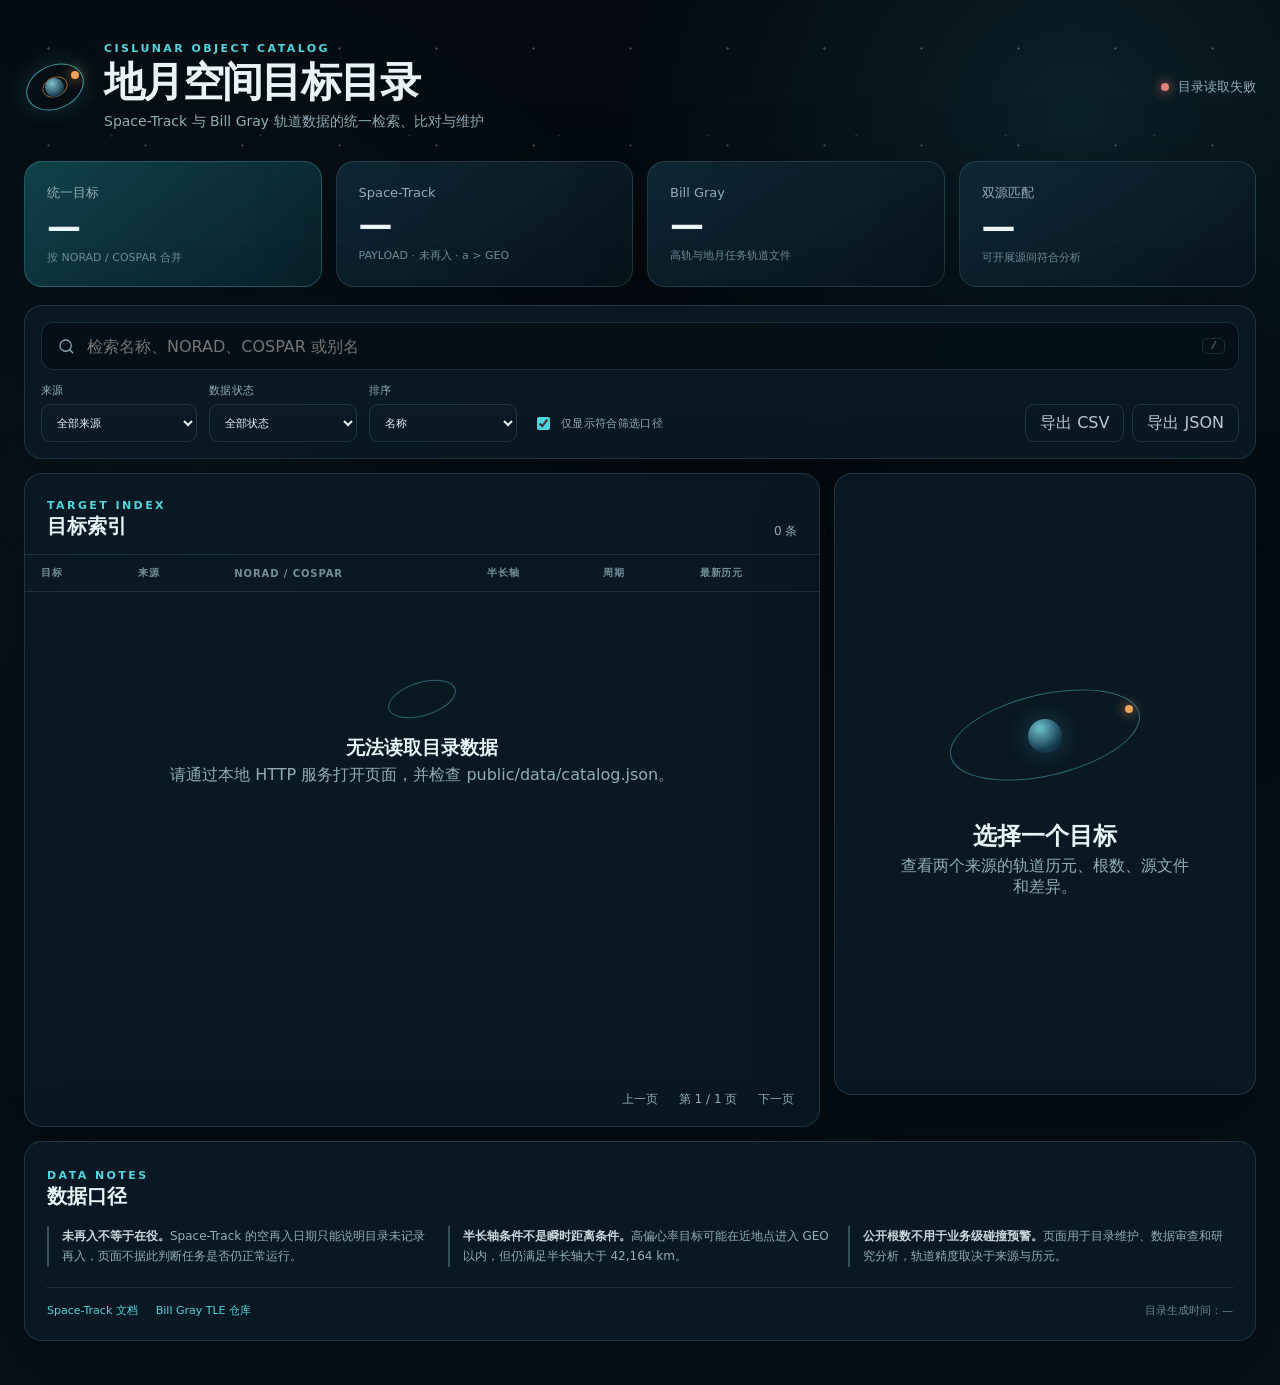
==== public/index.html @ 08396ff7 "Add cislunar catalog, documentation, data, and GitHub Pages app" ====
<!doctype html>
<html lang="zh-CN">
<head>
  <meta charset="utf-8">
  <meta name="viewport" content="width=device-width, initial-scale=1">
  <meta name="description" content="Space-Track 与 Bill Gray 地月空间目标目录">
  <title>地月空间目标目录</title>
  <link rel="stylesheet" href="./assets/styles.css">
</head>
<body>
  <div class="star-field" aria-hidden="true"></div>
  <header class="site-header">
    <div class="brand-block">
      <div class="brand-mark" aria-hidden="true">
        <span class="orbit-ring"></span><span class="orbit-dot"></span>
      </div>
      <div>
        <p class="eyebrow">CISLUNAR OBJECT CATALOG</p>
        <h1>地月空间目标目录</h1>
        <p class="subtitle">Space-Track 与 Bill Gray 轨道数据的统一检索、比对与维护</p>
      </div>
    </div>
    <div class="header-status">
      <span class="status-dot" id="load-status-dot"></span>
      <span id="load-status">正在读取目录</span>
    </div>
  </header>

  <main>
    <section class="summary-grid" aria-label="目录摘要">
      <article class="metric-card metric-primary">
        <span class="metric-label">统一目标</span>
        <strong id="metric-total">—</strong>
        <span class="metric-note">按 NORAD / COSPAR 合并</span>
      </article>
      <article class="metric-card">
        <span class="metric-label">Space-Track</span>
        <strong id="metric-st">—</strong>
        <span class="metric-note">PAYLOAD · 未再入 · a &gt; GEO</span>
      </article>
      <article class="metric-card">
        <span class="metric-label">Bill Gray</span>
        <strong id="metric-bg">—</strong>
        <span class="metric-note">高轨与地月任务轨道文件</span>
      </article>
      <article class="metric-card">
        <span class="metric-label">双源匹配</span>
        <strong id="metric-matched">—</strong>
        <span class="metric-note">可开展源间符合分析</span>
      </article>
    </section>

    <section class="workspace">
      <div class="toolbar-panel">
        <div class="search-wrap">
          <svg viewBox="0 0 24 24" aria-hidden="true"><path d="m21 21-4.4-4.4m2.4-5.1a7.5 7.5 0 1 1-15 0 7.5 7.5 0 0 1 15 0Z"/></svg>
          <input id="search" type="search" placeholder="检索名称、NORAD、COSPAR 或别名" autocomplete="off">
          <kbd>/</kbd>
        </div>
        <div class="filter-row">
          <label>来源
            <select id="source-filter">
              <option value="all">全部来源</option>
              <option value="matched">双源匹配</option>
              <option value="spacetrack">仅含 Space-Track</option>
              <option value="bill_gray">仅含 Bill Gray</option>
            </select>
          </label>
          <label>数据状态
            <select id="freshness-filter">
              <option value="all">全部状态</option>
              <option value="fresh">7 天内</option>
              <option value="aging">8–30 天</option>
              <option value="stale">超过 30 天</option>
              <option value="unknown">无历元</option>
            </select>
          </label>
          <label>排序
            <select id="sort-select">
              <option value="name">名称</option>
              <option value="sma-desc">半长轴：大到小</option>
              <option value="sma-asc">半长轴：小到大</option>
              <option value="epoch-desc">历元：新到旧</option>
              <option value="norad">NORAD</option>
            </select>
          </label>
          <label class="check-label">
            <input id="eligible-only" type="checkbox" checked>
            <span>仅显示符合筛选口径</span>
          </label>
          <div class="toolbar-actions">
            <button class="button secondary" id="export-csv" type="button">导出 CSV</button>
            <button class="button secondary" id="export-json" type="button">导出 JSON</button>
          </div>
        </div>
      </div>

      <div class="content-grid">
        <section class="catalog-panel" aria-label="目标列表">
          <div class="panel-heading">
            <div>
              <span class="section-kicker">TARGET INDEX</span>
              <h2>目标索引</h2>
            </div>
            <span id="result-count" class="result-count">0 条</span>
          </div>
          <div class="table-shell">
            <table>
              <thead>
                <tr>
                  <th>目标</th>
                  <th>来源</th>
                  <th>NORAD / COSPAR</th>
                  <th>半长轴</th>
                  <th>周期</th>
                  <th>最新历元</th>
                </tr>
              </thead>
              <tbody id="catalog-body"></tbody>
            </table>
            <div id="empty-state" class="empty-state" hidden>
              <span class="empty-orbit" aria-hidden="true"></span>
              <h3>没有匹配的目标</h3>
              <p>请调整检索词或筛选条件。</p>
            </div>
          </div>
          <div class="pagination">
            <button class="button ghost" id="prev-page" type="button">上一页</button>
            <span id="page-label">第 1 / 1 页</span>
            <button class="button ghost" id="next-page" type="button">下一页</button>
          </div>
        </section>

        <aside class="detail-panel" id="detail-panel" aria-label="目标详情">
          <div id="detail-placeholder" class="detail-placeholder">
            <div class="orbit-visual placeholder-orbit" aria-hidden="true">
              <span class="earth"></span><span class="path path-a"></span><span class="satellite"></span>
            </div>
            <h2>选择一个目标</h2>
            <p>查看两个来源的轨道历元、根数、源文件和差异。</p>
          </div>
          <div id="detail-content" hidden></div>
        </aside>
      </div>
    </section>

    <section class="notes-panel">
      <div>
        <span class="section-kicker">DATA NOTES</span>
        <h2>数据口径</h2>
      </div>
      <div class="note-grid">
        <p><strong>未再入不等于在役。</strong>Space-Track 的空再入日期只能说明目录未记录再入，页面不据此判断任务是否仍正常运行。</p>
        <p><strong>半长轴条件不是瞬时距离条件。</strong>高偏心率目标可能在近地点进入 GEO 以内，但仍满足半长轴大于 42,164 km。</p>
        <p><strong>公开根数不用于业务级碰撞预警。</strong>页面用于目录维护、数据审查和研究分析，轨道精度取决于来源与历元。</p>
      </div>
      <div class="source-links">
        <a href="https://www.space-track.org/documentation" target="_blank" rel="noreferrer">Space-Track 文档</a>
        <a href="https://github.com/Bill-Gray/tles" target="_blank" rel="noreferrer">Bill Gray TLE 仓库</a>
        <span id="generated-at">目录生成时间：—</span>
      </div>
    </section>
  </main>

  <template id="source-card-template">
    <article class="source-card">
      <div class="source-card-head">
        <span class="source-badge"></span>
        <span class="freshness-badge"></span>
      </div>
      <div class="orbit-grid"></div>
      <details class="raw-elements">
        <summary>原始根数与来源</summary>
        <pre></pre>
        <a class="source-url" target="_blank" rel="noreferrer">打开源数据</a>
      </details>
    </article>
  </template>

  <script src="./assets/app.js" defer></script>
</body>
</html>
---- public/assets/styles.css ----
:root {
  color-scheme: dark;
  --bg: #071119;
  --bg-deep: #040a0f;
  --panel: rgba(11, 27, 38, 0.88);
  --panel-strong: #0d2230;
  --panel-soft: #102b3a;
  --line: rgba(151, 202, 219, 0.16);
  --line-strong: rgba(151, 202, 219, 0.3);
  --text: #e8f4f6;
  --muted: #91aeb8;
  --cyan: #50d5de;
  --cyan-soft: rgba(80, 213, 222, 0.13);
  --orange: #f0a35a;
  --orange-soft: rgba(240, 163, 90, 0.14);
  --green: #73d7a0;
  --red: #e47f79;
  --shadow: 0 24px 80px rgba(0, 0, 0, 0.28);
  --radius: 18px;
  font-family: Inter, "Noto Sans SC", "Microsoft YaHei", system-ui, sans-serif;
}

* { box-sizing: border-box; }

html { scroll-behavior: smooth; }

body {
  margin: 0;
  min-width: 320px;
  color: var(--text);
  background:
    radial-gradient(circle at 84% 8%, rgba(34, 129, 145, 0.18), transparent 28rem),
    radial-gradient(circle at 12% 32%, rgba(38, 86, 116, 0.12), transparent 32rem),
    linear-gradient(180deg, var(--bg-deep), var(--bg));
  min-height: 100vh;
}

button, input, select { font: inherit; }
button, select { cursor: pointer; }
a { color: var(--cyan); }

.star-field {
  position: fixed;
  inset: 0;
  pointer-events: none;
  opacity: .45;
  background-image:
    radial-gradient(circle, rgba(255,255,255,.55) 0 1px, transparent 1.3px),
    radial-gradient(circle, rgba(80,213,222,.45) 0 1px, transparent 1.3px);
  background-position: 0 0, 37px 61px;
  background-size: 97px 97px, 149px 149px;
  mask-image: linear-gradient(to bottom, black, transparent 76%);
}

.site-header, main {
  width: min(1540px, calc(100% - 48px));
  margin-inline: auto;
  position: relative;
}

.site-header {
  display: flex;
  justify-content: space-between;
  align-items: center;
  gap: 24px;
  padding: 42px 0 30px;
}

.brand-block { display: flex; align-items: center; gap: 18px; }
.brand-mark { width: 62px; height: 62px; position: relative; flex: 0 0 auto; }
.orbit-ring {
  position: absolute; inset: 9px 1px; border: 1px solid rgba(80,213,222,.7);
  border-radius: 50%; transform: rotate(-24deg); box-shadow: 0 0 24px rgba(80,213,222,.18);
}
.orbit-ring::after { content: ""; position: absolute; inset: 11px 16px; border: 1px solid rgba(240,163,90,.55); border-radius: 50%; }
.orbit-dot { position: absolute; width: 8px; height: 8px; right: 7px; top: 15px; background: var(--orange); border-radius: 50%; box-shadow: 0 0 13px var(--orange); }
.brand-mark::after { content: ""; position: absolute; width: 19px; height: 19px; left: 21px; top: 22px; border-radius: 50%; background: radial-gradient(circle at 36% 30%, #7ec1ce, #173c4e 70%); }

.eyebrow, .section-kicker { color: var(--cyan); font-size: 11px; letter-spacing: .22em; font-weight: 700; margin: 0 0 6px; }
h1 { font-size: clamp(28px, 3.2vw, 44px); line-height: 1.05; letter-spacing: -.04em; margin: 0; }
.subtitle { margin: 9px 0 0; color: var(--muted); font-size: 14px; }
.header-status { display: flex; align-items: center; gap: 9px; color: var(--muted); font-size: 13px; white-space: nowrap; }
.status-dot { width: 8px; height: 8px; border-radius: 50%; background: var(--orange); box-shadow: 0 0 12px var(--orange); }
.status-dot.ready { background: var(--green); box-shadow: 0 0 12px var(--green); }
.status-dot.error { background: var(--red); box-shadow: 0 0 12px var(--red); }

.summary-grid { display: grid; grid-template-columns: repeat(4, minmax(0, 1fr)); gap: 14px; margin-bottom: 18px; }
.metric-card {
  border: 1px solid var(--line); border-radius: var(--radius); padding: 20px 22px;
  background: linear-gradient(145deg, rgba(16,43,58,.82), rgba(8,22,31,.9)); box-shadow: var(--shadow);
  min-height: 126px; display: flex; flex-direction: column; justify-content: center;
}
.metric-primary { background: linear-gradient(145deg, rgba(19,74,83,.84), rgba(9,34,45,.94)); border-color: rgba(80,213,222,.28); }
.metric-label { color: var(--muted); font-size: 13px; }
.metric-card strong { font-size: 34px; font-variant-numeric: tabular-nums; margin: 4px 0; letter-spacing: -.04em; }
.metric-note { color: #6f8c96; font-size: 11px; }

.workspace { display: grid; gap: 14px; }
.toolbar-panel, .catalog-panel, .detail-panel, .notes-panel {
  background: var(--panel); border: 1px solid var(--line); border-radius: var(--radius); box-shadow: var(--shadow); backdrop-filter: blur(18px);
}
.toolbar-panel { padding: 16px; }
.search-wrap { position: relative; }
.search-wrap svg { position: absolute; width: 18px; height: 18px; left: 16px; top: 50%; transform: translateY(-50%); fill: none; stroke: var(--muted); stroke-width: 1.7; stroke-linecap: round; }
.search-wrap input {
  width: 100%; height: 48px; padding: 0 54px 0 45px; color: var(--text); background: rgba(3,12,17,.58);
  border: 1px solid var(--line); border-radius: 12px; outline: none;
}
.search-wrap input:focus { border-color: rgba(80,213,222,.55); box-shadow: 0 0 0 3px rgba(80,213,222,.08); }
.search-wrap kbd { position: absolute; right: 14px; top: 50%; transform: translateY(-50%); color: #66818a; border: 1px solid var(--line); border-radius: 5px; padding: 1px 7px; font-size: 11px; }
.filter-row { display: flex; align-items: end; gap: 12px; flex-wrap: wrap; padding-top: 13px; }
.filter-row label { display: grid; gap: 6px; color: var(--muted); font-size: 11px; letter-spacing: .03em; }
select {
  min-width: 148px; height: 38px; color: var(--text); background: #0a1b25; border: 1px solid var(--line); border-radius: 9px; padding: 0 32px 0 11px;
}
.check-label { display: flex !important; grid-auto-flow: column; align-items: center; gap: 8px !important; height: 38px; padding: 0 4px; }
.check-label input { accent-color: var(--cyan); }
.toolbar-actions { margin-left: auto; display: flex; gap: 8px; }
.button { border: 1px solid transparent; border-radius: 9px; height: 38px; padding: 0 14px; color: var(--text); background: var(--cyan-soft); }
.button:hover { border-color: rgba(80,213,222,.42); }
.button.secondary { background: transparent; border-color: var(--line); color: #b8cbd1; }
.button.ghost { background: transparent; color: var(--muted); padding-inline: 10px; }
.button:disabled { opacity: .35; cursor: not-allowed; }

.content-grid { display: grid; grid-template-columns: minmax(0, 1.7fr) minmax(360px, .9fr); gap: 14px; align-items: start; }
.catalog-panel { min-width: 0; overflow: hidden; }
.detail-panel { position: sticky; top: 14px; min-height: 620px; overflow: hidden; }
.panel-heading { padding: 20px 22px 14px; display: flex; justify-content: space-between; align-items: end; }
.panel-heading h2, .notes-panel h2 { margin: 0; font-size: 20px; }
.result-count { color: var(--muted); font-size: 12px; }
.table-shell { overflow-x: auto; min-height: 518px; }
table { width: 100%; border-collapse: collapse; font-size: 13px; }
th { text-align: left; color: #72909a; font-size: 10px; letter-spacing: .09em; text-transform: uppercase; font-weight: 650; padding: 11px 16px; border-top: 1px solid var(--line); border-bottom: 1px solid var(--line); white-space: nowrap; }
td { padding: 14px 16px; border-bottom: 1px solid rgba(151,202,219,.08); color: #bfd0d5; vertical-align: middle; }
tbody tr { cursor: pointer; transition: background .16s ease; }
tbody tr:hover, tbody tr.selected { background: rgba(80,213,222,.055); }
tbody tr.selected { box-shadow: inset 3px 0 0 var(--cyan); }
.target-name { color: var(--text); font-weight: 650; display: block; max-width: 260px; overflow: hidden; text-overflow: ellipsis; white-space: nowrap; }
.target-sub { display: block; color: #63808a; margin-top: 3px; font-size: 11px; }
.source-stack { display: flex; gap: 5px; flex-wrap: wrap; }
.source-pill, .freshness-badge, .source-badge, .identity-pill { display: inline-flex; align-items: center; width: fit-content; border-radius: 999px; padding: 3px 8px; font-size: 10px; letter-spacing: .03em; border: 1px solid var(--line); }
.source-pill.st, .source-badge.st { color: var(--cyan); background: var(--cyan-soft); border-color: rgba(80,213,222,.25); }
.source-pill.bg, .source-badge.bg { color: var(--orange); background: var(--orange-soft); border-color: rgba(240,163,90,.25); }
.numeric { font-variant-numeric: tabular-nums; white-space: nowrap; }
.epoch-cell { color: #9db3ba; white-space: nowrap; }
.pagination { display: flex; align-items: center; justify-content: flex-end; gap: 10px; min-height: 54px; padding: 8px 14px; color: var(--muted); font-size: 12px; }
.empty-state { text-align: center; padding: 90px 20px; color: var(--muted); }
.empty-state h3 { color: var(--text); margin: 15px 0 4px; }
.empty-state p { margin: 0; }
.empty-orbit { display: inline-block; width: 70px; height: 34px; border: 1px solid rgba(80,213,222,.4); border-radius: 50%; transform: rotate(-17deg); }

.detail-placeholder { min-height: 620px; display: grid; place-content: center; text-align: center; padding: 30px; color: var(--muted); }
.detail-placeholder h2 { color: var(--text); margin: 20px 0 4px; }
.detail-placeholder p { margin: 0; max-width: 290px; }
.orbit-visual { width: 210px; height: 130px; position: relative; margin: auto; }
.earth { position: absolute; width: 34px; height: 34px; left: 88px; top: 49px; border-radius: 50%; background: radial-gradient(circle at 35% 27%, #70c1ce, #14394d 68%); box-shadow: 0 0 26px rgba(80,213,222,.24); }
.path { position: absolute; border: 1px solid rgba(80,213,222,.43); border-radius: 50%; transform: rotate(-13deg); }
.path-a { inset: 24px 8px; }
.satellite { position: absolute; width: 8px; height: 8px; right: 17px; top: 35px; border-radius: 50%; background: var(--orange); box-shadow: 0 0 13px var(--orange); }

.detail-hero { padding: 24px 24px 18px; border-bottom: 1px solid var(--line); background: linear-gradient(145deg, rgba(21,61,75,.58), rgba(9,25,34,.14)); }
.detail-hero-top { display: flex; justify-content: space-between; gap: 20px; align-items: start; }
.detail-hero h2 { margin: 4px 0 5px; font-size: 25px; line-height: 1.16; }
.detail-id { color: var(--muted); font-size: 12px; margin: 0; }
.detail-meta { display: flex; flex-wrap: wrap; gap: 6px; margin-top: 13px; }
.detail-body { padding: 18px; display: grid; gap: 12px; max-height: 690px; overflow-y: auto; }
.comparison-card { border: 1px solid rgba(80,213,222,.22); background: rgba(80,213,222,.055); border-radius: 12px; padding: 14px; }
.comparison-card h3, .source-card h3 { margin: 0 0 11px; font-size: 12px; color: #c9dce0; }
.delta-grid { display: grid; grid-template-columns: repeat(3, 1fr); gap: 8px; }
.delta-grid div { border-left: 2px solid rgba(80,213,222,.35); padding-left: 9px; }
.delta-grid span { display: block; color: var(--muted); font-size: 9px; }
.delta-grid strong { display: block; margin-top: 3px; font-size: 13px; font-variant-numeric: tabular-nums; }
.source-card { border: 1px solid var(--line); background: rgba(4,15,21,.42); border-radius: 12px; padding: 14px; }
.source-card-head { display: flex; justify-content: space-between; margin-bottom: 12px; }
.freshness-badge.fresh { color: var(--green); }
.freshness-badge.aging { color: var(--orange); }
.freshness-badge.stale { color: var(--red); }
.orbit-grid { display: grid; grid-template-columns: repeat(3, minmax(0,1fr)); gap: 9px; }
.orbit-field { min-width: 0; }
.orbit-field span { display: block; color: #6e8b95; font-size: 9px; white-space: nowrap; }
.orbit-field strong { display: block; color: #c6d8dc; font-size: 12px; margin-top: 3px; overflow: hidden; text-overflow: ellipsis; white-space: nowrap; font-variant-numeric: tabular-nums; }
.raw-elements { margin-top: 13px; padding-top: 11px; border-top: 1px solid var(--line); }
.raw-elements summary { cursor: pointer; color: var(--muted); font-size: 11px; }
.raw-elements pre { white-space: pre-wrap; overflow-wrap: anywhere; color: #86a4ad; font-size: 9px; line-height: 1.5; background: #051016; border-radius: 8px; padding: 10px; }
.source-url { font-size: 11px; text-decoration: none; }

.notes-panel { margin: 14px 0 44px; padding: 22px; }
.note-grid { display: grid; grid-template-columns: repeat(3, 1fr); gap: 16px; margin-top: 16px; }
.note-grid p { margin: 0; color: var(--muted); font-size: 12px; line-height: 1.7; border-left: 2px solid var(--line-strong); padding-left: 13px; }
.note-grid strong { color: #c8d9dd; }
.source-links { display: flex; gap: 18px; align-items: center; flex-wrap: wrap; border-top: 1px solid var(--line); margin-top: 20px; padding-top: 15px; color: #68858e; font-size: 11px; }
.source-links a { text-decoration: none; }
.source-links span { margin-left: auto; }

@media (max-width: 1120px) {
  .summary-grid { grid-template-columns: repeat(2, 1fr); }
  .content-grid { grid-template-columns: 1fr; }
  .detail-panel { position: static; min-height: 0; }
  .detail-placeholder { min-height: 360px; }
  .detail-body { max-height: none; }
}

@media (max-width: 720px) {
  .site-header, main { width: min(100% - 24px, 1540px); }
  .site-header { align-items: flex-start; padding-top: 28px; }
  .brand-mark { width: 48px; height: 48px; }
  .brand-mark::after { left: 16px; top: 17px; width: 16px; height: 16px; }
  .header-status { display: none; }
  .summary-grid { grid-template-columns: 1fr 1fr; gap: 9px; }
  .metric-card { padding: 15px; min-height: 106px; }
  .metric-card strong { font-size: 27px; }
  .filter-row > label:not(.check-label) { flex: 1 1 140px; }
  select { width: 100%; min-width: 0; }
  .toolbar-actions { width: 100%; margin-left: 0; }
  .toolbar-actions .button { flex: 1; }
  th:nth-child(3), td:nth-child(3), th:nth-child(5), td:nth-child(5) { display: none; }
  th, td { padding-inline: 12px; }
  .target-name { max-width: 150px; }
  .note-grid { grid-template-columns: 1fr; }
  .source-links span { margin-left: 0; width: 100%; }
  .orbit-grid { grid-template-columns: repeat(2, minmax(0,1fr)); }
  .delta-grid { grid-template-columns: 1fr; }
}
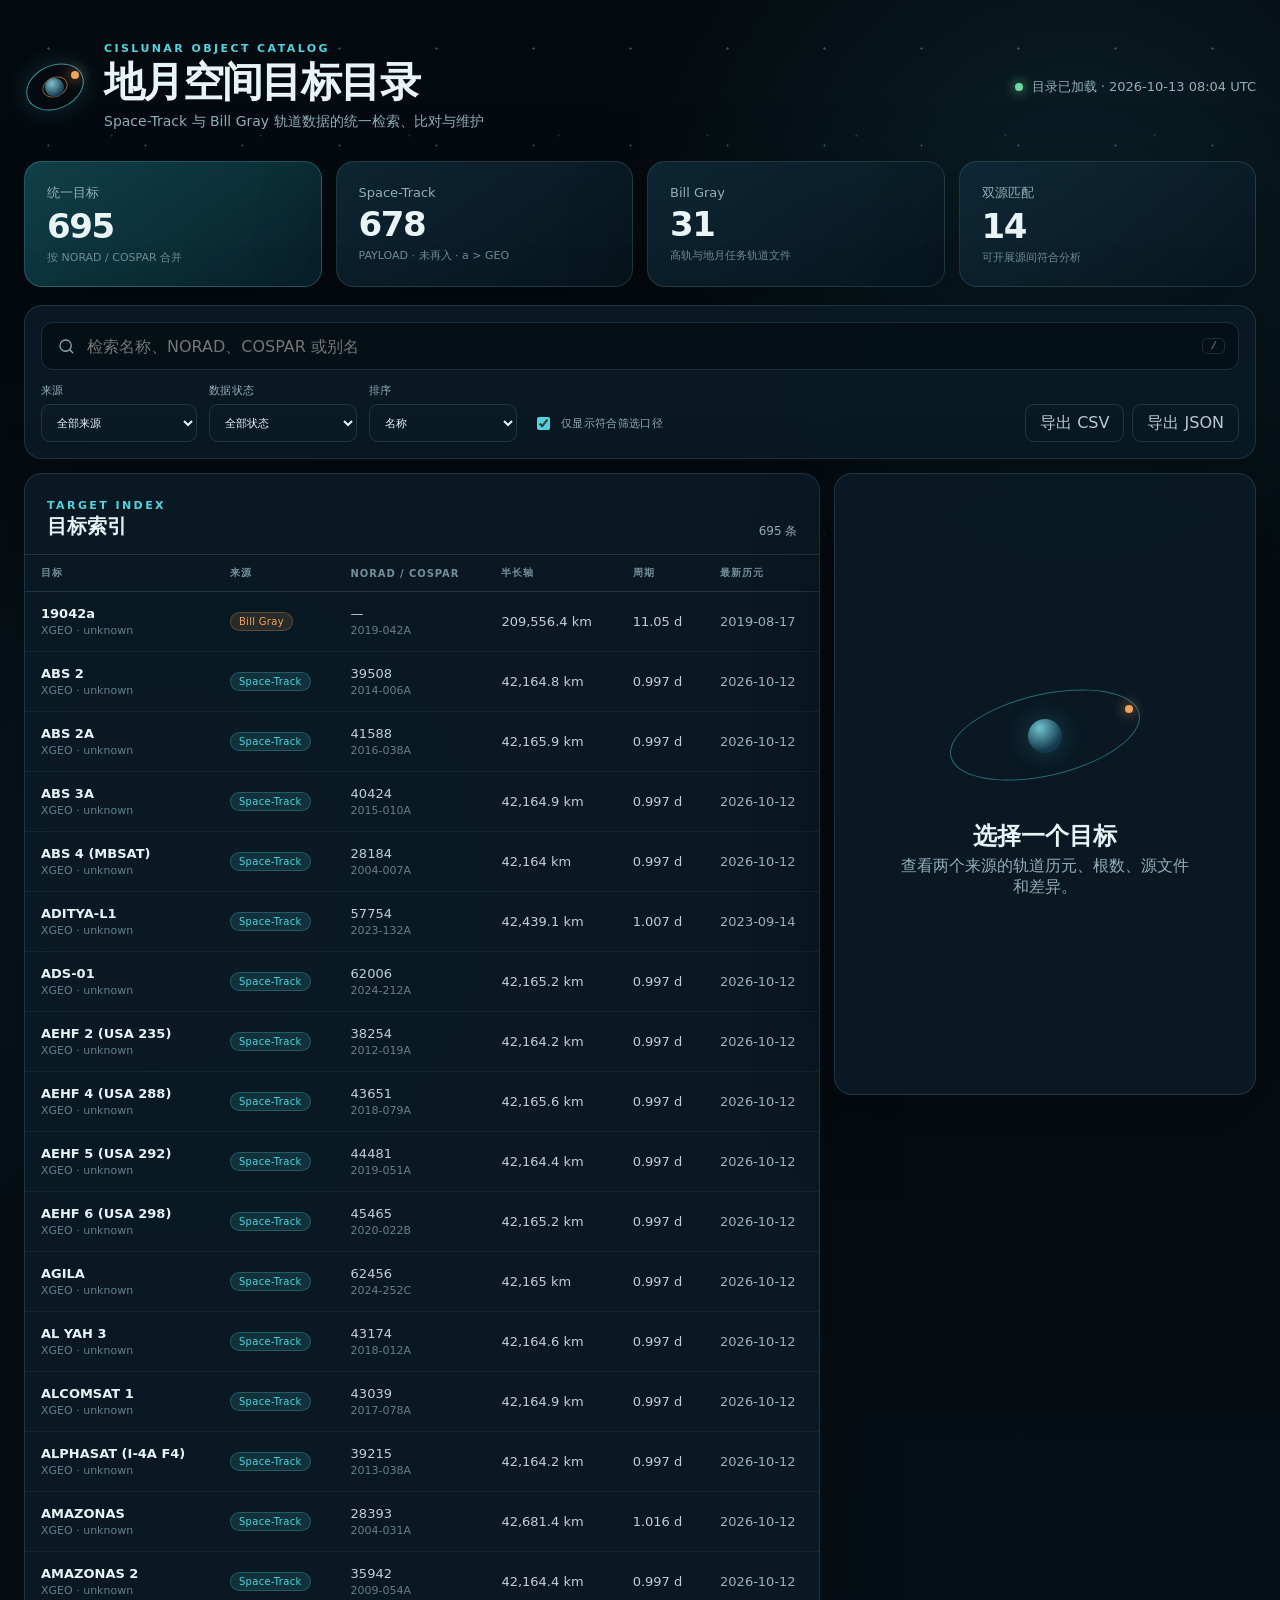
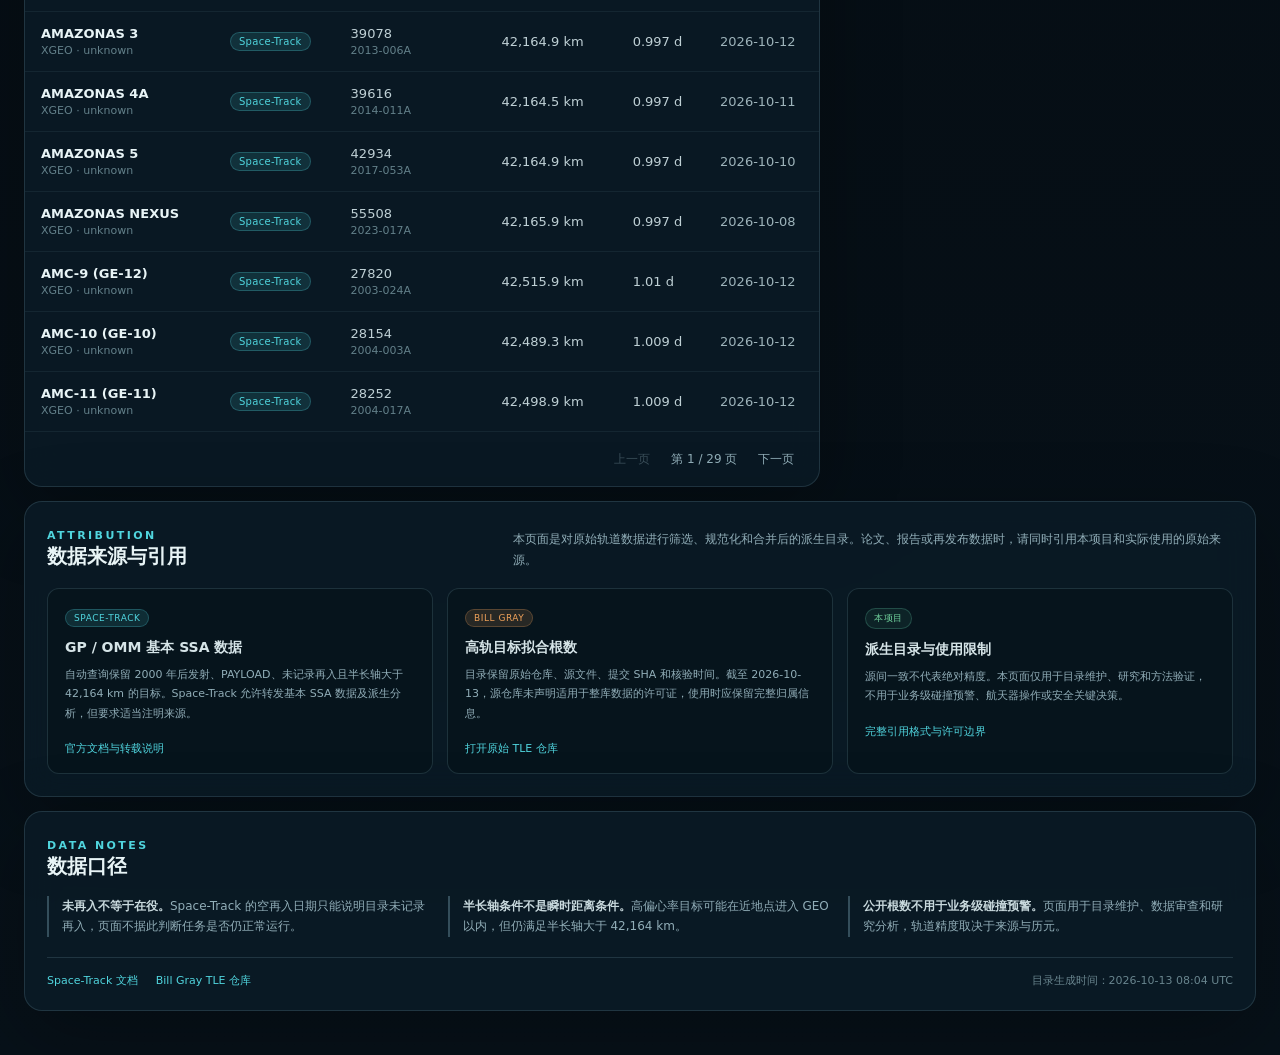
==== commit 5f56844b: "Add data citation and attribution guidance" ====
--- a/public/index.html
+++ b/public/index.html
@@ -144,6 +144,36 @@
       </div>
     </section>
 
+    <section class="citation-panel" id="data-citation">
+      <div class="citation-intro">
+        <div>
+          <span class="section-kicker">ATTRIBUTION</span>
+          <h2>数据来源与引用</h2>
+        </div>
+        <p>本页面是对原始轨道数据进行筛选、规范化和合并后的派生目录。论文、报告或再发布数据时，请同时引用本项目和实际使用的原始来源。</p>
+      </div>
+      <div class="citation-grid">
+        <article class="citation-card">
+          <span class="citation-tag st">Space-Track</span>
+          <h3>GP / OMM 基本 SSA 数据</h3>
+          <p>自动查询保留 2000 年后发射、PAYLOAD、未记录再入且半长轴大于 42,164 km 的目标。Space-Track 允许转发基本 SSA 数据及派生分析，但要求适当注明来源。</p>
+          <a href="https://www.space-track.org/documentation" target="_blank" rel="noreferrer">官方文档与转载说明</a>
+        </article>
+        <article class="citation-card">
+          <span class="citation-tag bg">Bill Gray</span>
+          <h3>高轨目标拟合根数</h3>
+          <p>目录保留原始仓库、源文件、提交 SHA 和核验时间。截至 2026-10-13，源仓库未声明适用于整库数据的许可证，使用时应保留完整归属信息。</p>
+          <a href="https://github.com/Bill-Gray/tles" target="_blank" rel="noreferrer">打开原始 TLE 仓库</a>
+        </article>
+        <article class="citation-card">
+          <span class="citation-tag derived">本项目</span>
+          <h3>派生目录与使用限制</h3>
+          <p>源间一致不代表绝对精度。本页面仅用于目录维护、研究和方法验证，不用于业务级碰撞预警、航天器操作或安全关键决策。</p>
+          <a href="https://github.com/YuYanJ02/Cislunar-Targets/blob/main/DATA_SOURCES.md" target="_blank" rel="noreferrer">完整引用格式与许可边界</a>
+        </article>
+      </div>
+    </section>
+
     <section class="notes-panel">
       <div>
         <span class="section-kicker">DATA NOTES</span>
@@ -180,4 +210,4 @@
   <script src="./assets/app.js" defer></script>
 </body>
 </html>
-
+
--- a/public/assets/styles.css
+++ b/public/assets/styles.css
@@ -96,7 +96,7 @@
 .metric-note { color: #6f8c96; font-size: 11px; }
 
 .workspace { display: grid; gap: 14px; }
-.toolbar-panel, .catalog-panel, .detail-panel, .notes-panel {
+.toolbar-panel, .catalog-panel, .detail-panel, .citation-panel, .notes-panel {
   background: var(--panel); border: 1px solid var(--line); border-radius: var(--radius); box-shadow: var(--shadow); backdrop-filter: blur(18px);
 }
 .toolbar-panel { padding: 16px; }
@@ -126,7 +126,7 @@
 .catalog-panel { min-width: 0; overflow: hidden; }
 .detail-panel { position: sticky; top: 14px; min-height: 620px; overflow: hidden; }
 .panel-heading { padding: 20px 22px 14px; display: flex; justify-content: space-between; align-items: end; }
-.panel-heading h2, .notes-panel h2 { margin: 0; font-size: 20px; }
+.panel-heading h2, .citation-panel h2, .notes-panel h2 { margin: 0; font-size: 20px; }
 .result-count { color: var(--muted); font-size: 12px; }
 .table-shell { overflow-x: auto; min-height: 518px; }
 table { width: 100%; border-collapse: collapse; font-size: 13px; }
@@ -176,6 +176,8 @@
 .freshness-badge.aging { color: var(--orange); }
 .freshness-badge.stale { color: var(--red); }
 .orbit-grid { display: grid; grid-template-columns: repeat(3, minmax(0,1fr)); gap: 9px; }
+.orbit-section-title { grid-column: 1 / -1; margin: 6px 0 1px; padding-top: 10px; border-top: 1px solid rgba(133,176,187,.16); color: #8fb7c1; font-size: 10px; font-weight: 700; letter-spacing: .08em; text-transform: uppercase; }
+.orbit-section-title:first-child { margin-top: 0; padding-top: 0; border-top: 0; }
 .orbit-field { min-width: 0; }
 .orbit-field span { display: block; color: #6e8b95; font-size: 9px; white-space: nowrap; }
 .orbit-field strong { display: block; color: #c6d8dc; font-size: 12px; margin-top: 3px; overflow: hidden; text-overflow: ellipsis; white-space: nowrap; font-variant-numeric: tabular-nums; }
@@ -183,6 +185,19 @@
 .raw-elements summary { cursor: pointer; color: var(--muted); font-size: 11px; }
 .raw-elements pre { white-space: pre-wrap; overflow-wrap: anywhere; color: #86a4ad; font-size: 9px; line-height: 1.5; background: #051016; border-radius: 8px; padding: 10px; }
 .source-url { font-size: 11px; text-decoration: none; }
+
+.citation-panel { margin-top: 14px; padding: 22px; }
+.citation-intro { display: flex; justify-content: space-between; align-items: end; gap: 26px; }
+.citation-intro > p { max-width: 720px; margin: 0; color: var(--muted); font-size: 12px; line-height: 1.7; }
+.citation-grid { display: grid; grid-template-columns: repeat(3, minmax(0, 1fr)); gap: 14px; margin-top: 18px; }
+.citation-card { min-width: 0; padding: 17px; border: 1px solid var(--line); border-radius: 12px; background: rgba(4,15,21,.42); }
+.citation-card h3 { margin: 12px 0 8px; color: #d5e4e7; font-size: 14px; }
+.citation-card p { margin: 0 0 14px; color: var(--muted); font-size: 11px; line-height: 1.75; }
+.citation-card a { font-size: 11px; text-decoration: none; }
+.citation-tag { display: inline-flex; align-items: center; width: fit-content; border: 1px solid var(--line); border-radius: 999px; padding: 3px 8px; font-size: 9px; letter-spacing: .06em; text-transform: uppercase; }
+.citation-tag.st { color: var(--cyan); background: var(--cyan-soft); border-color: rgba(80,213,222,.25); }
+.citation-tag.bg { color: var(--orange); background: var(--orange-soft); border-color: rgba(240,163,90,.25); }
+.citation-tag.derived { color: var(--green); background: rgba(103,211,171,.08); border-color: rgba(103,211,171,.24); }
 
 .notes-panel { margin: 14px 0 44px; padding: 22px; }
 .note-grid { display: grid; grid-template-columns: repeat(3, 1fr); gap: 16px; margin-top: 16px; }
@@ -216,9 +231,11 @@
   th:nth-child(3), td:nth-child(3), th:nth-child(5), td:nth-child(5) { display: none; }
   th, td { padding-inline: 12px; }
   .target-name { max-width: 150px; }
+  .citation-intro { display: grid; gap: 12px; }
+  .citation-grid { grid-template-columns: 1fr; }
   .note-grid { grid-template-columns: 1fr; }
   .source-links span { margin-left: 0; width: 100%; }
   .orbit-grid { grid-template-columns: repeat(2, minmax(0,1fr)); }
   .delta-grid { grid-template-columns: 1fr; }
 }
-
+
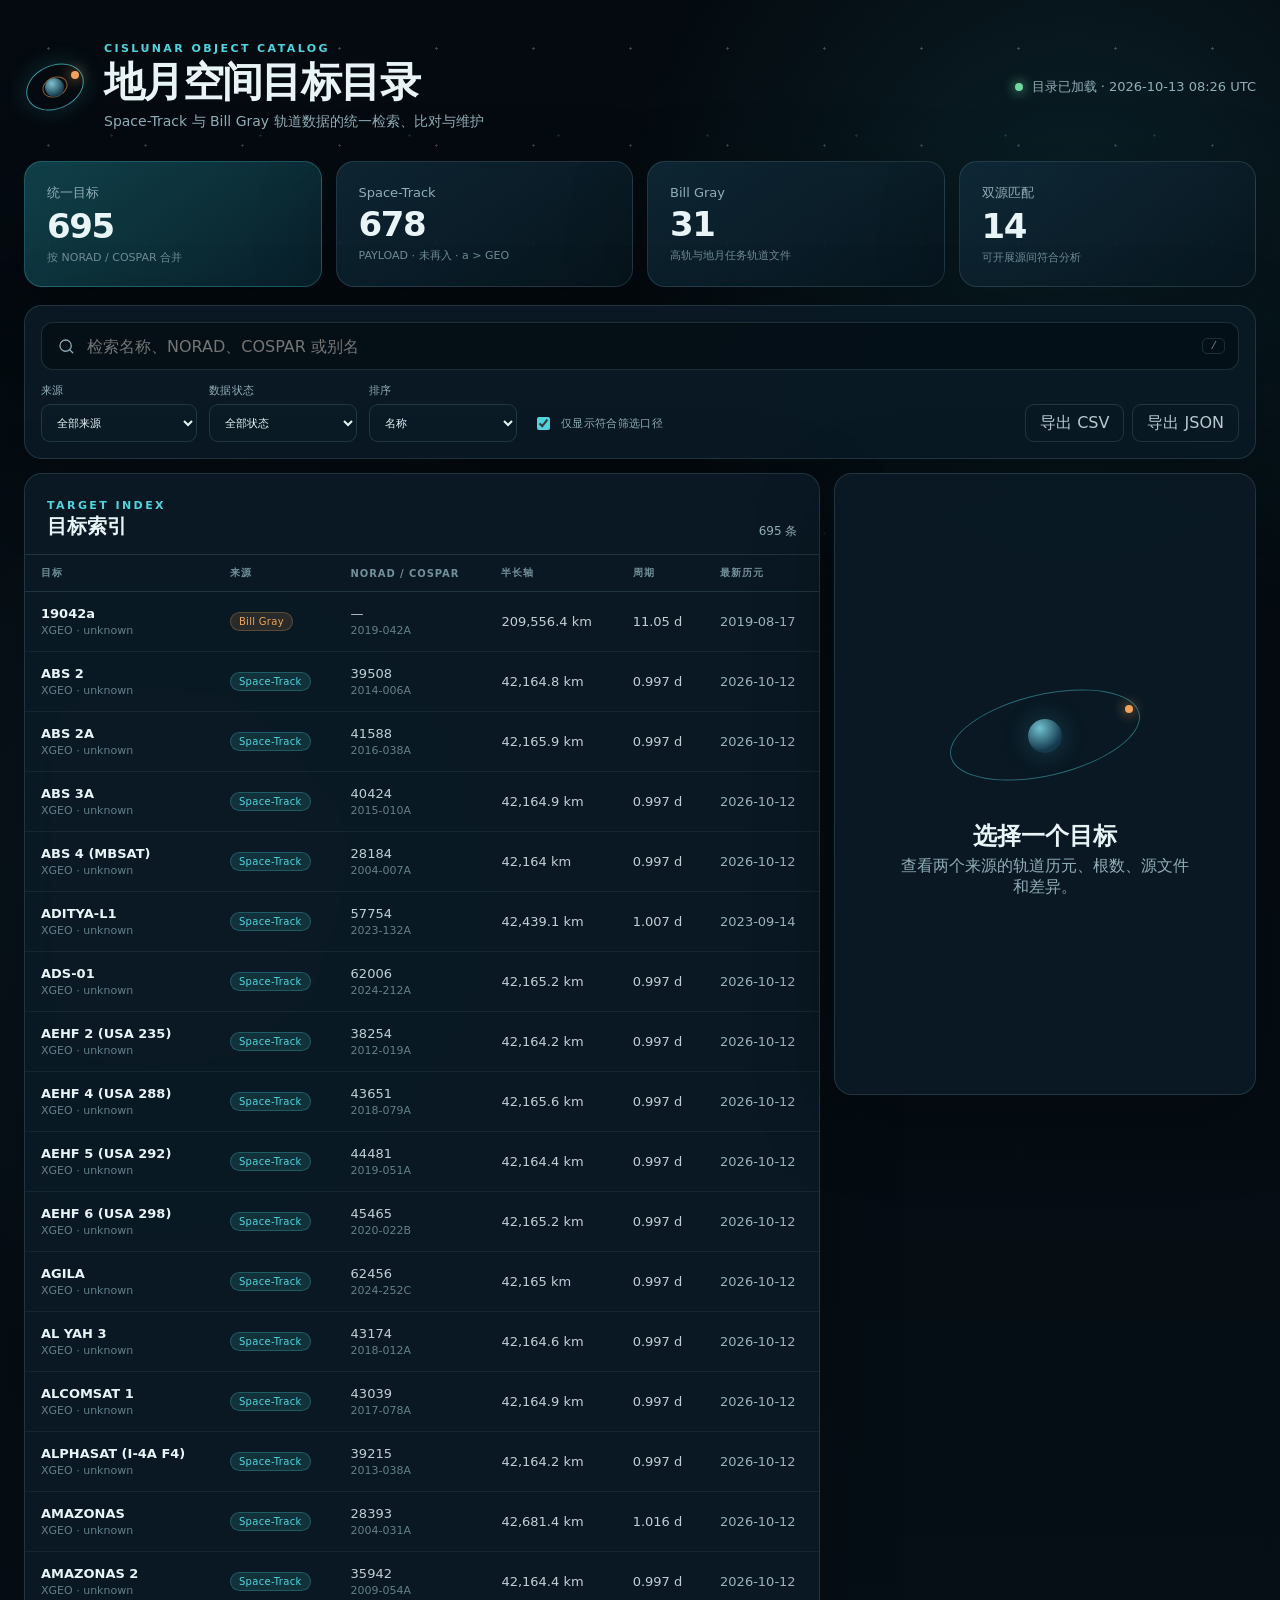
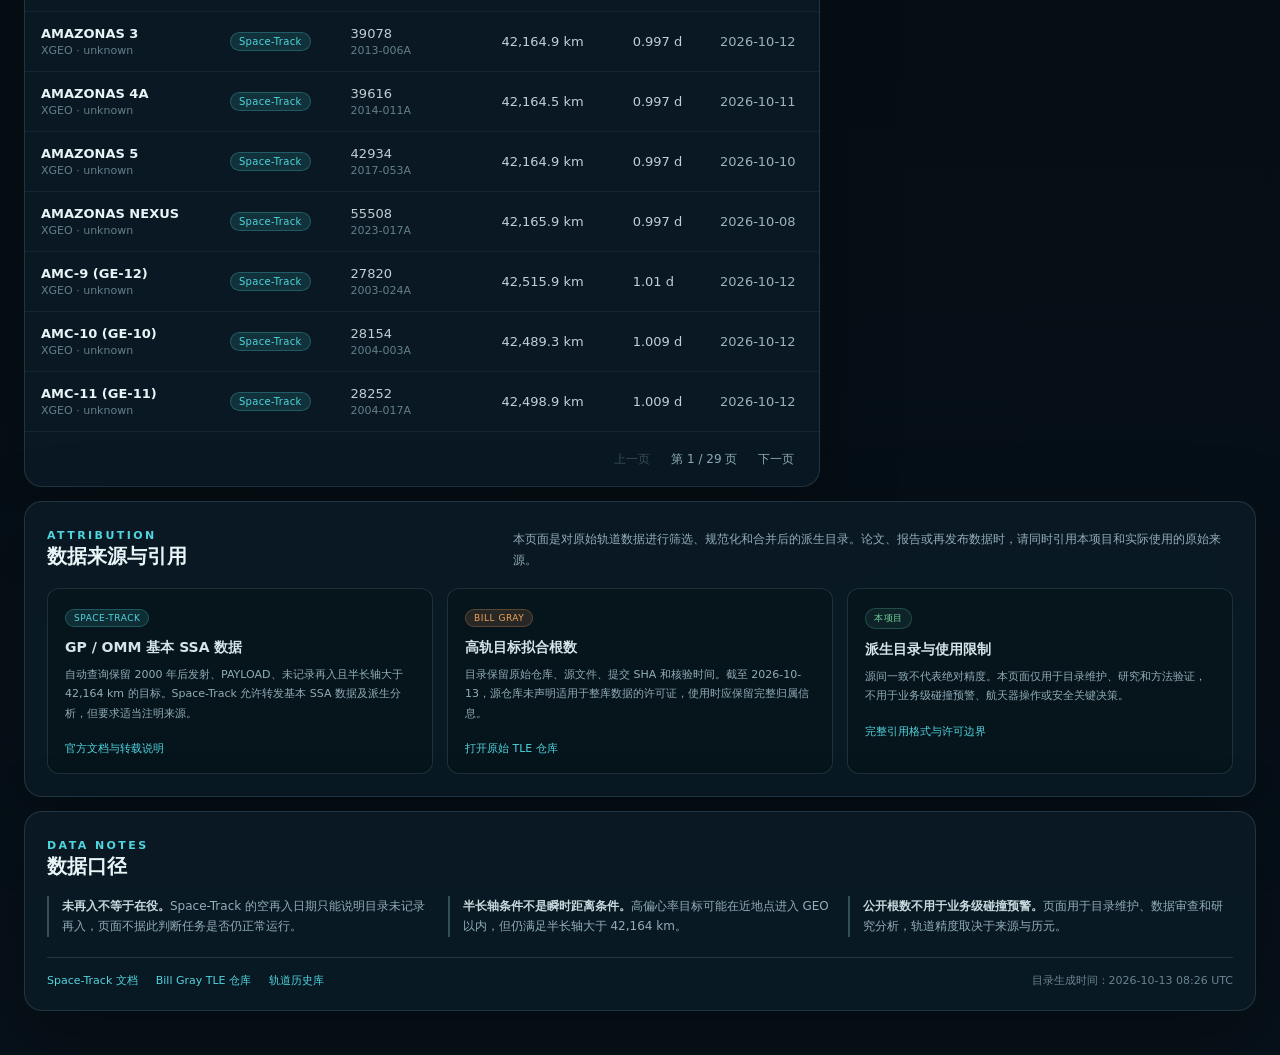
==== commit d679c9b7: "Add append-only orbit history archive" ====
--- a/public/index.html
+++ b/public/index.html
@@ -187,6 +187,7 @@
       <div class="source-links">
         <a href="https://www.space-track.org/documentation" target="_blank" rel="noreferrer">Space-Track 文档</a>
         <a href="https://github.com/Bill-Gray/tles" target="_blank" rel="noreferrer">Bill Gray TLE 仓库</a>
+        <a href="https://github.com/YuYanJ02/Cislunar-Targets/tree/main/data/history" target="_blank" rel="noreferrer">轨道历史库</a>
         <span id="generated-at">目录生成时间：—</span>
       </div>
     </section>
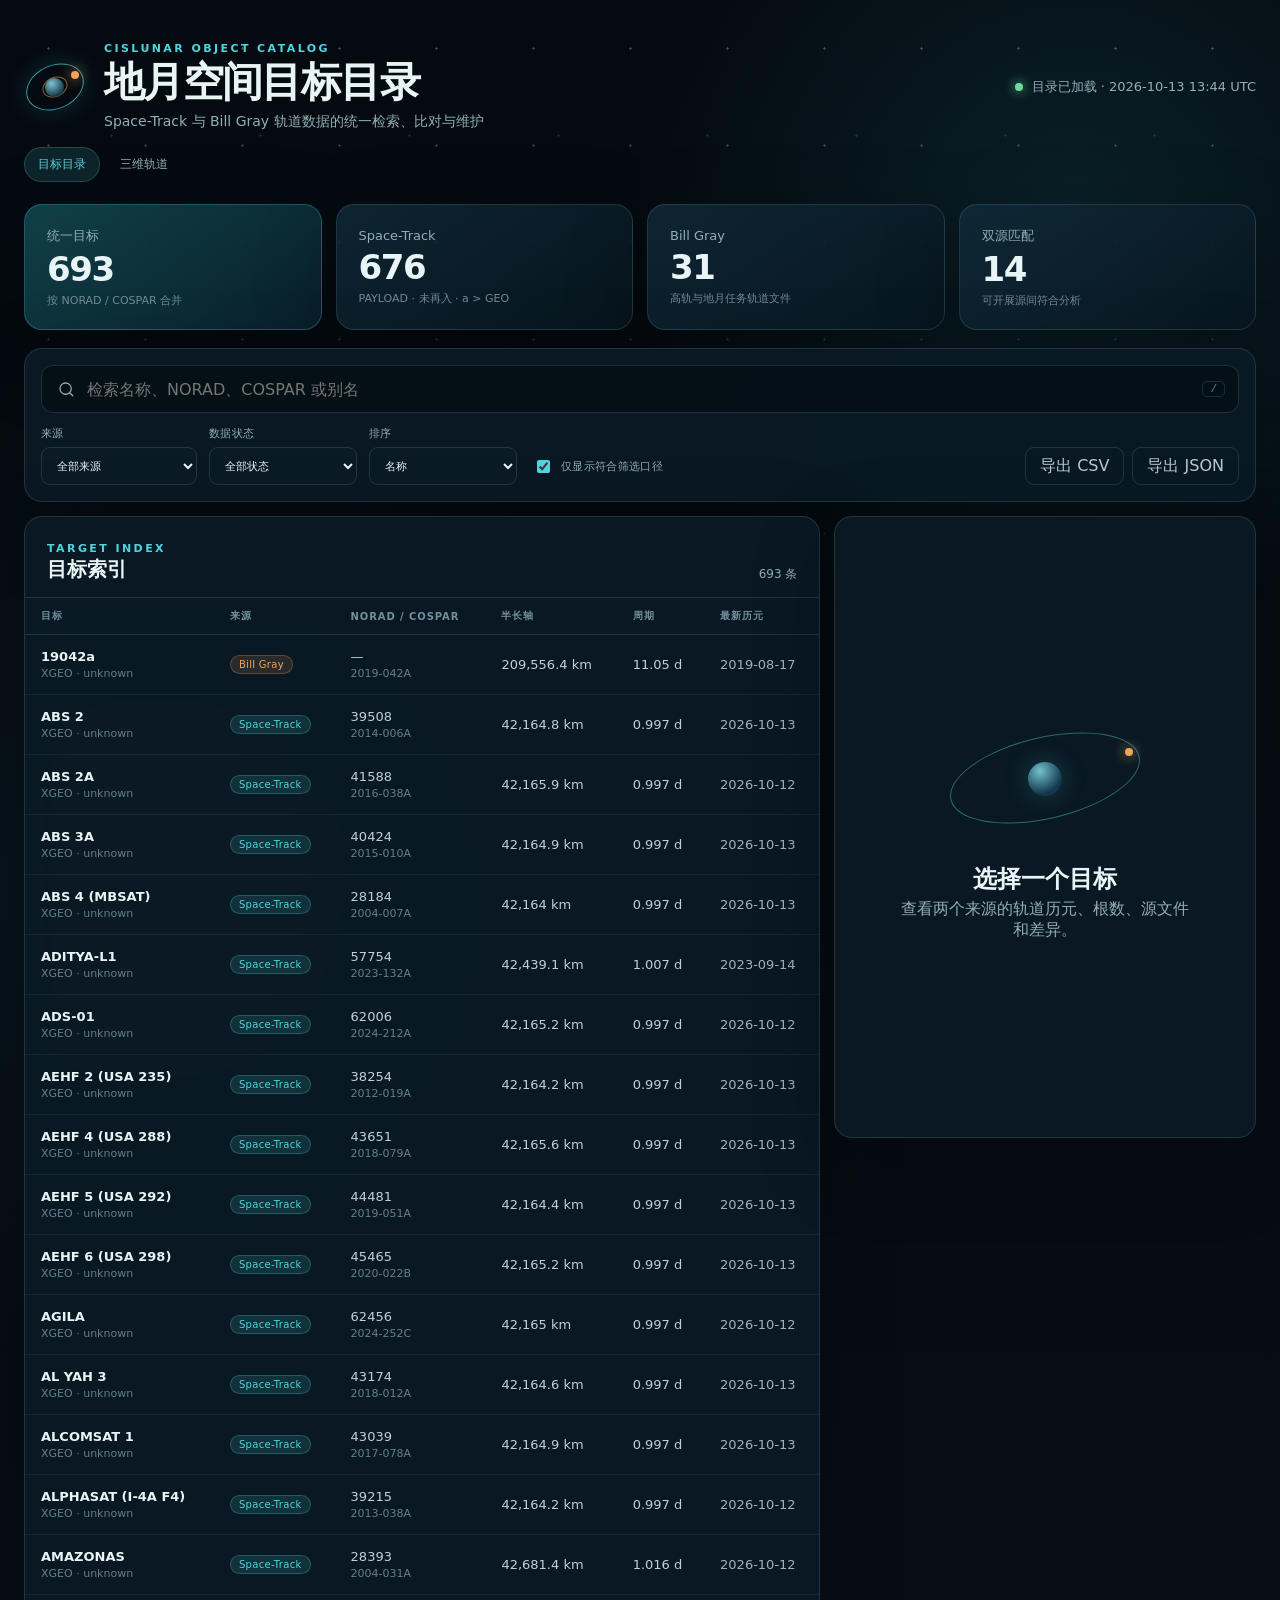
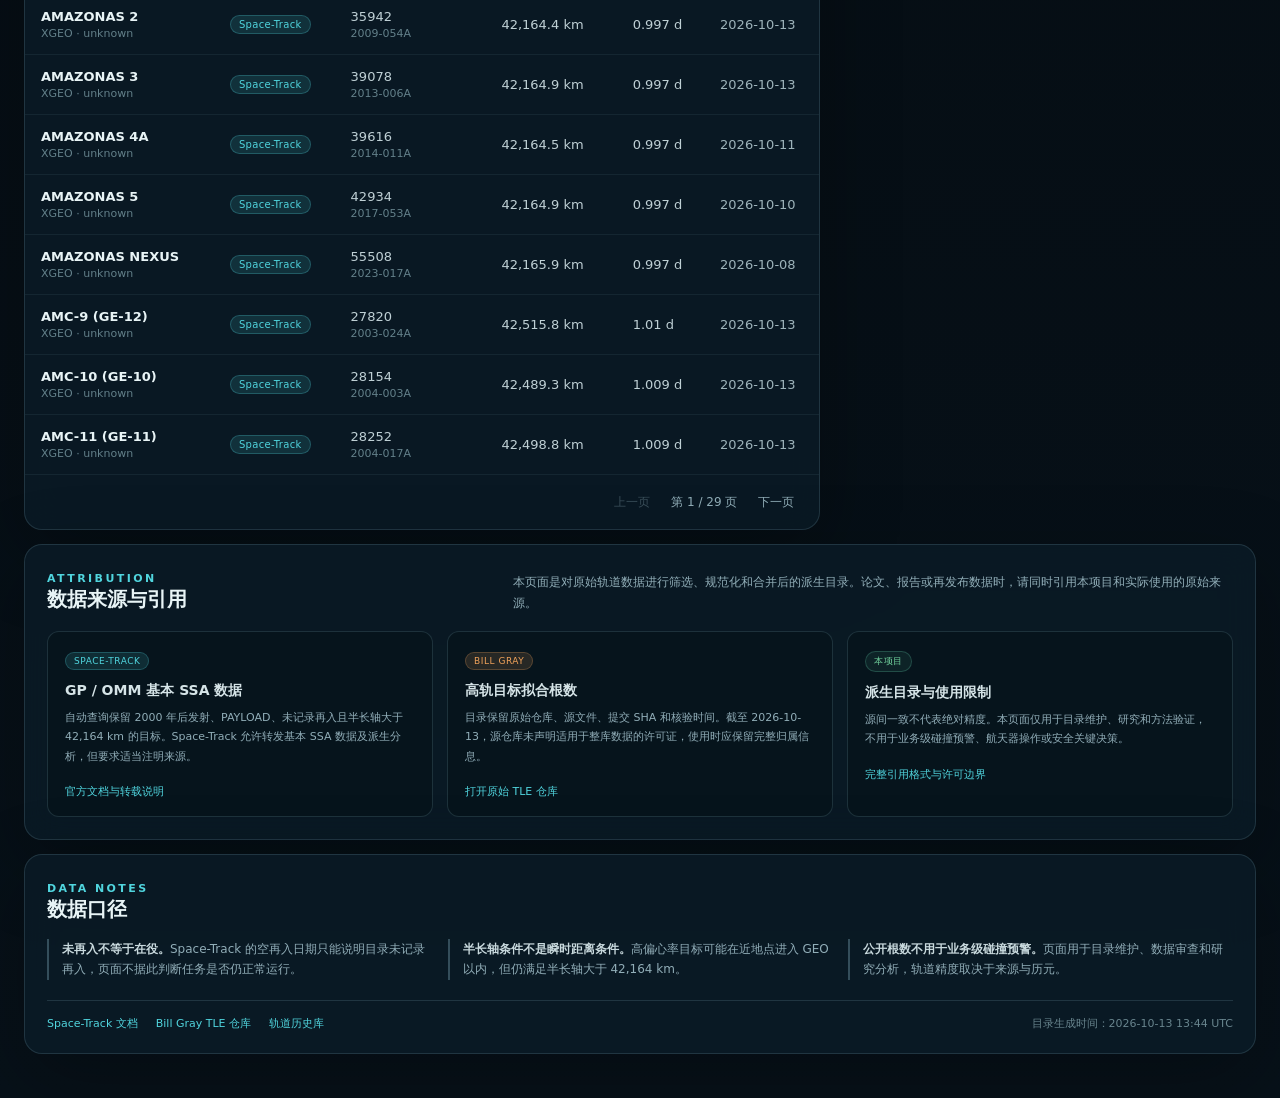
==== commit 72a3edcd: "feat: add interactive 3D orbit viewer" ====
--- a/public/index.html
+++ b/public/index.html
@@ -25,6 +25,11 @@
       <span id="load-status">正在读取目录</span>
     </div>
   </header>
+
+  <nav class="site-nav" aria-label="主导航">
+    <a class="active" href="./index.html" aria-current="page">目标目录</a>
+    <a href="./orbit-viewer.html">三维轨道</a>
+  </nav>
 
   <main>
     <section class="summary-grid" aria-label="目录摘要">
--- a/public/assets/styles.css
+++ b/public/assets/styles.css
@@ -57,6 +57,24 @@
   margin-inline: auto;
   position: relative;
 }
+
+.site-nav {
+  width: min(1540px, calc(100% - 48px));
+  margin: -14px auto 22px;
+  position: relative;
+  display: flex;
+  gap: 6px;
+}
+.site-nav a {
+  color: var(--muted);
+  text-decoration: none;
+  border: 1px solid transparent;
+  border-radius: 999px;
+  padding: 8px 13px;
+  font-size: 12px;
+}
+.site-nav a:hover { color: var(--text); border-color: var(--line); }
+.site-nav a.active { color: var(--cyan); background: var(--cyan-soft); border-color: rgba(80,213,222,.22); }
 
 .site-header {
   display: flex;
@@ -186,6 +204,33 @@
 .raw-elements pre { white-space: pre-wrap; overflow-wrap: anywhere; color: #86a4ad; font-size: 9px; line-height: 1.5; background: #051016; border-radius: 8px; padding: 10px; }
 .source-url { font-size: 11px; text-decoration: none; }
 
+.history-section { border: 1px solid rgba(115,215,160,.22); background: rgba(115,215,160,.035); border-radius: 12px; overflow: hidden; }
+.history-launch { display: flex; align-items: center; justify-content: space-between; gap: 14px; padding: 15px; }
+.history-launch h3 { margin: 2px 0 5px; font-size: 14px; color: #d2e4e1; }
+.history-launch p { margin: 0; color: var(--muted); font-size: 10px; line-height: 1.6; }
+.history-toggle { flex: 0 0 auto; color: var(--green); background: rgba(115,215,160,.08); border-color: rgba(115,215,160,.2); }
+.history-content { border-top: 1px solid var(--line); padding: 13px; }
+.history-controls { display: flex; align-items: end; justify-content: space-between; gap: 10px; margin-bottom: 11px; color: var(--muted); font-size: 10px; }
+.history-controls label { display: grid; gap: 4px; }
+.history-controls select { height: 34px; min-width: 132px; font-size: 11px; }
+.history-list { display: grid; gap: 9px; }
+.history-entry { border: 1px solid var(--line); border-radius: 10px; background: rgba(3,12,17,.5); padding: 11px; }
+.history-entry-head { display: flex; align-items: center; justify-content: space-between; gap: 8px; margin-bottom: 10px; }
+.history-entry-head time { color: #a9c0c6; font-size: 10px; font-variant-numeric: tabular-nums; overflow-wrap: anywhere; text-align: right; }
+.history-values { display: grid; grid-template-columns: repeat(3, minmax(0,1fr)); gap: 8px; }
+.history-values div, .history-full-fields div { min-width: 0; }
+.history-values span, .history-full-fields span { display: block; color: #68858e; font-size: 8px; white-space: nowrap; }
+.history-values strong, .history-full-fields strong { display: block; color: #bfd1d5; margin-top: 2px; font-size: 10px; font-variant-numeric: tabular-nums; overflow: hidden; text-overflow: ellipsis; white-space: nowrap; }
+.history-raw { margin-top: 10px; padding-top: 9px; border-top: 1px solid rgba(151,202,219,.1); }
+.history-raw summary { cursor: pointer; color: #7897a0; font-size: 9px; }
+.history-full-fields { display: grid; grid-template-columns: repeat(2,minmax(0,1fr)); gap: 8px; margin-top: 10px; }
+.history-raw pre { white-space: pre-wrap; overflow-wrap: anywhere; color: #86a4ad; font-size: 8px; line-height: 1.5; background: #051016; border-radius: 7px; padding: 9px; }
+.history-more { display: block; width: 100%; margin-top: 10px; font-size: 11px; }
+.history-status { color: var(--muted); font-size: 11px; text-align: center; padding: 20px 8px; }
+.history-status.error { color: var(--red); }
+.history-spinner { display: inline-block; width: 10px; height: 10px; margin-right: 7px; border: 1px solid rgba(80,213,222,.25); border-top-color: var(--cyan); border-radius: 50%; animation: history-spin .8s linear infinite; }
+@keyframes history-spin { to { transform: rotate(360deg); } }
+
 .citation-panel { margin-top: 14px; padding: 22px; }
 .citation-intro { display: flex; justify-content: space-between; align-items: end; gap: 26px; }
 .citation-intro > p { max-width: 720px; margin: 0; color: var(--muted); font-size: 12px; line-height: 1.7; }
@@ -217,6 +262,7 @@
 
 @media (max-width: 720px) {
   .site-header, main { width: min(100% - 24px, 1540px); }
+  .site-nav { width: min(100% - 24px, 1540px); }
   .site-header { align-items: flex-start; padding-top: 28px; }
   .brand-mark { width: 48px; height: 48px; }
   .brand-mark::after { left: 16px; top: 17px; width: 16px; height: 16px; }
@@ -237,5 +283,7 @@
   .source-links span { margin-left: 0; width: 100%; }
   .orbit-grid { grid-template-columns: repeat(2, minmax(0,1fr)); }
   .delta-grid { grid-template-columns: 1fr; }
+  .history-launch { align-items: flex-start; }
+  .history-values { grid-template-columns: repeat(2, minmax(0,1fr)); }
 }
 
